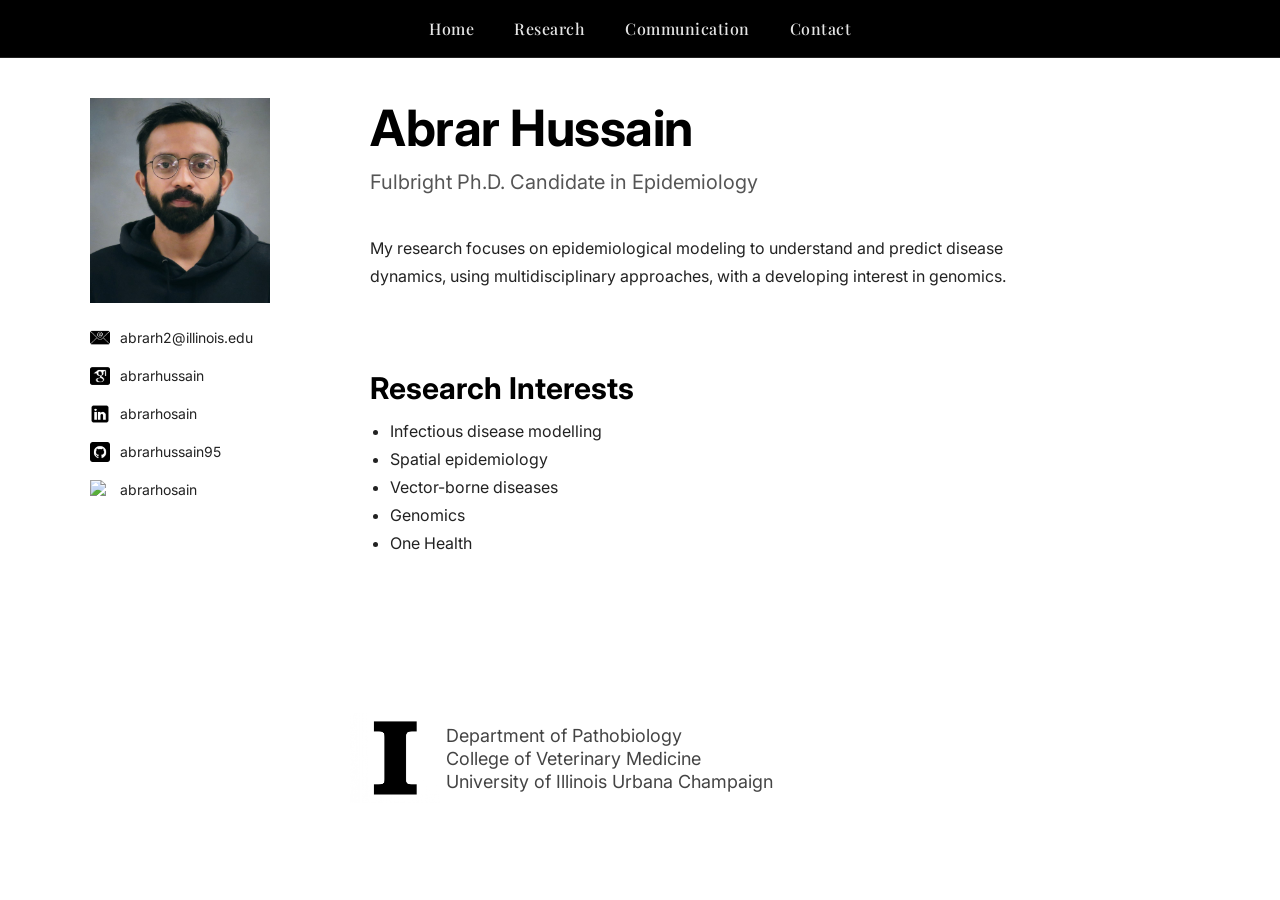
==== index.html @ 119880d8 "Add files via upload" ====
<!DOCTYPE html>
<html lang="en">
<head>
  <meta charset="UTF-8">
  <link href="https://fonts.googleapis.com/css2?family=Inter:wght@300;400;600;700&display=swap" rel="stylesheet">
  <meta name="viewport" content="width=device-width, initial-scale=1.0">
  <title>Abrar Hussain</title>
  <link rel="stylesheet" href="style.css">
  
  
  <!-- Google tag (gtag.js) -->
<script async src="https://www.googletagmanager.com/gtag/js?id=G-HXXHR2ET06"></script>
<script>
  window.dataLayer = window.dataLayer || [];
  function gtag(){dataLayer.push(arguments);}
  gtag('js', new Date());

  gtag('config', 'G-HXXHR2ET06');
</script>

</head>

<body>

  <header>
    <nav>
      <a href="index.html">Home</a>
      <a href="research.html">Research</a>
      <a href="communication.html">Communication</a>
      <a href="contact.html">Contact</a>
    </nav>
  </header>

  <main class="home-layout">

    <aside class="sidebar">

      <img src="www/images/profile.png" alt="Abrar Hussain" class="profile-photo">

      <div class="link-group">

        <div class="icon-row">
          <img src="www/icons/email.png" class="icon" alt="Email">
          <a href="mailto:abrarh2@illinois.edu" class="text-link">abrarh2@illinois.edu</a>
        </div>
        
        <div class="icon-row">
          <img src="www/icons/googlescholar.png" class="icon" alt="GoogleScholar">
          <a href="https://scholar.google.com/citations?hl=en&user=bEgiCIsAAAAJ" class="text-link" target="_blank">abrarhussain</a>
        </div>

        <div class="icon-row">
          <img src="www/icons/linkedin.png" class="icon" alt="LinkedIn">
          <a href="https://linkedin.com/in/abrarhosain" class="text-link" target="_blank">abrarhosain</a>
        </div>

        <div class="icon-row">
          <img src="www/icons/github.png" class="icon" alt="GitHub">
          <a href="https://github.com/abrarhussain95" class="text-link" target="_blank">abrarhussain95</a>
        </div>

        <div class="icon-row">
          <img src="www/icons/bluesky.png" class="icon" alt="Bluesky">
          <a href="https://abrarhosain.bsky.social" class="text-link" target="_blank">abrarhosain</a>
        </div>

      </div>

    </aside>

    <section class="main-content">

      <h1>Abrar Hussain</h1>

      <p class="subtitle">
        Fulbright Ph.D. Candidate in Epidemiology
      </p>

      <div class="intro-text">
        <p>
          My research focuses on epidemiological modeling to understand
          and predict disease dynamics, using multidisciplinary
          approaches, with a developing interest in genomics.
        </p>
      </div>

</div>

<!-- RESEARCH INTERESTS -->
<div class="research-interests">

  <h2>Research Interests</h2>

  <ul>
   <li>Infectious disease modelling</li>
    <li>Spatial epidemiology</li>
    <li>Vector-borne diseases</li>
    <li>Genomics</li>
    <li>One Health</li>
  </ul>

</div>

<div class="affiliation">

  <img src="www/icons/i.png" class="affiliation-icon" alt="Info">

  <div class="affiliation-text">
    <p>Department of Pathobiology</p>
    <p>College of Veterinary Medicine</p>
    <p>University of Illinois Urbana Champaign</p>
  </div>

</div>
    </section>

  </main>

</body>
</html>
---- style.css ----
@import url('https://fonts.googleapis.com/css2?family=Playfair+Display:wght@500;600&display=swap');


body {
  font-family: 'Inter', sans-serif;  
    margin: 0;
  background-color: white;
  color: #222;

  -webkit-font-smoothing: antialiased;
  -moz-osx-font-smoothing: grayscale;
}

/* HEADER */
header {
  background-color: #000;  
  padding: 18px 0;
  border-bottom: 1px solid #222;   
  
}

nav {
  text-align: center;
}

nav a {
  font-family: 'Playfair Display', serif;
  font-size: 16px;
  font-weight: 500;
  letter-spacing: 0.5px;
  text-transform: none;
  color: #e5e5e5;   
  text-decoration: none;
  margin: 0 18px;
}


nav a:hover {
  color: #ffffff;
  border-bottom: 2px solid #bbbbbb;
  padding-bottom: 4px;
}



/* MAIN LAYOUT */
.home-layout {
  max-width: 1100px;
  margin: 0 auto;
  padding: 40px 30px;
  display: flex;
  gap: 60px;
  align-items: flex-start;
}

/* LEFT SIDE */
.sidebar {
  width: 220px;
}

.profile-photo {
  width: 180px;   
  height: auto;
  display: block;
  margin-bottom: 25px;
}

/* LINKS */
.link-group {
  display: flex;
  flex-direction: column;
  gap: 18px;
}

.icon-row {
  display: flex;
  align-items: center;
  gap: 10px;
}

.icon {
  width: 20px;
  height: 20px;
}

.text-link {
  color: #222;
  text-decoration: none;
  font-size: 14px;
}

.text-link:hover {
  color: #4682b4;
  text-decoration: underline;
}

/* RIGHT SIDE */
.main-content {
  flex: 1;
}

.main-content h1 {
  font-size: 50px;
  font-weight: 700;
  margin: 0;
  color: #000;
  letter-spacing: -0.5px;   
}

.subtitle {
  font-size: 20px;
  margin-top: 12px;
  margin-bottom: 40px;
  color: #555;
  font-weight: 400;
}

.intro-text {
  margin-top: 10px;
  margin-bottom: 25px;
}

.intro-text p {
  font-size: 16px;
  line-height: 1.75;   
  max-width: 650px;
  margin: 0;
}

/* RESEARCH INTERESTS */
.research-interests {
  margin-top: 80px;
}

.research-interests h2 {
  font-size: 30px;    
  font-weight: 700;
  margin-bottom: 15px;
  color: #000;
}

.research-interests ul {
  padding-left: 20px;
  margin: 0;
}

.research-interests li {
  font-size: 16px;
  margin-bottom: 8px;
}

/* AFFILIATION SECTION */
.affiliation {
  margin-top: 160px;  
  display: flex;
  align-items: center;
  gap: 6px;            
  margin-left: -20px;  
}

.affiliation-icon {
  width: 90px;         
  height: 90px;
  display: block;
}

.affiliation-text p {
  margin: 2px 0;
  font-size: 18px;
  color: #444;
}

/* MOBILE */
@media (max-width: 900px) {
  .home-layout {
    flex-direction: column;
  }

  .profile-photo {
    width: 180px;
  }

  .main-content h1 {
    font-size: 40px;
  }

  .subtitle {
    font-size: 18px;
  }

  .intro-text p {
    font-size: 15px;
  }
}













/* RESEARCH PAGE */
.content-page {
  max-width: 1100px;
  margin: 0 auto;
  padding: 40px 100px;  
  font-family: 'Inter', sans-serif;
}


.content-page h1 {
  font-size: 40px;
  font-weight: 700;
  margin: 0 0 30px 0;
  color: #000;
}

.content-page h2 {
  font-size: 20px;
  font-weight: 700;
  margin-top: 60px;     
  margin-bottom: 20px;
}


.paper-list {
  display: flex;
  flex-direction: column;
  gap: 18px;
}

.paper-item p {
  font-size: 16px;
  line-height: 1.7;
  margin: 0;
  color: #222;
  text-align: justify;
  text-justify: inter-word;
}

.paper-item em {
  font-style: italic;
}

.paper-item a {
  color: #4682b4;
  text-decoration: none;
  font-size: 15px;
  margin-left: 5px;
}

.paper-item a:hover {
  text-decoration: underline;
}







/* COMMUNICATION PAGE (separate control) */
.communication-page h1 {
  font-size: 32px;
  font-weight: 700;
  margin: 0 0 30px 0;
  color: #000;
}

.communication-page h2 {
  font-size: 20px;
  font-weight: 700;
  margin-top: 45px;
  margin-bottom: 20px;
  color: #000;
}

.communication-page p,
.communication-page li {
  font-size: 16px;
  line-height: 1.7;   
  color: #222;
}

.communication-page .paper-item p {
  text-align: justify;
  text-justify: inter-word;
  margin: 0;
}

.communication-page .paper-list {
  display: flex;
  flex-direction: column;
  gap: 18px;   /* same as research */
}

.communication-page .media-list {
  margin-top: 10px;
  padding-left: 20px;
}

.communication-page .media-list li {
  margin-bottom: 6px;
}

.communication-page .media-list a {
  color: #4682b4;
  text-decoration: none;
}

.communication-page .media-list a:hover {
  text-decoration: underline;
}









/* CONTACT PAGE */
.contact-page h1 {
  font-size: 32px;
  font-weight: 700;
  margin-bottom: 30px;
  font-family: 'Inter', sans-serif;
}

.contact-layout {
  display: flex;
  gap: 80px;
  align-items: flex-start;
}

.contact-form-section {
  flex: 1;
  max-width: 420px;
}

.required-note {
  font-size: 14px;
  color: #555;
  margin-bottom: 25px;
  font-style: italic;
}

.required-note span,
.contact-form label span {
  color: red;
}

.contact-form {
  display: flex;
  flex-direction: column;
}

.contact-form label {
  font-size: 16px;
  margin-bottom: 8px;
}

.name-row {
  display: flex;
  gap: 20px;
  margin-bottom: 25px;
}

.contact-form input,
.contact-form textarea {
  font-family: 'Inter', sans-serif;
  font-size: 15px;
  padding: 10px;
  border: 1px solid #bbb;
  margin-bottom: 25px;
  width: 100%;
  box-sizing: border-box;
}

.contact-form textarea {
  resize: vertical;
  min-height: 150px;
}

.contact-form button {
  width: 110px;
  padding: 12px;
  background-color: #2f3e56;
  color: white;
  border: none;
  text-transform: uppercase;
  font-size: 14px;
  font-weight: 700;
  cursor: pointer;
}

.contact-form button:hover {
  background-color: #4682b4;
}

.contact-map-section {
  flex: 1;
  max-width: 400px;
  margin-top: 80px;  
}

.contact-map {
  width: 100%;
  height: 400px;
  border: none;
}

/* MOBILE */
@media (max-width: 900px) {
  .contact-layout {
    flex-direction: column;
  }

  .name-row {
    flex-direction: column;
  }
}
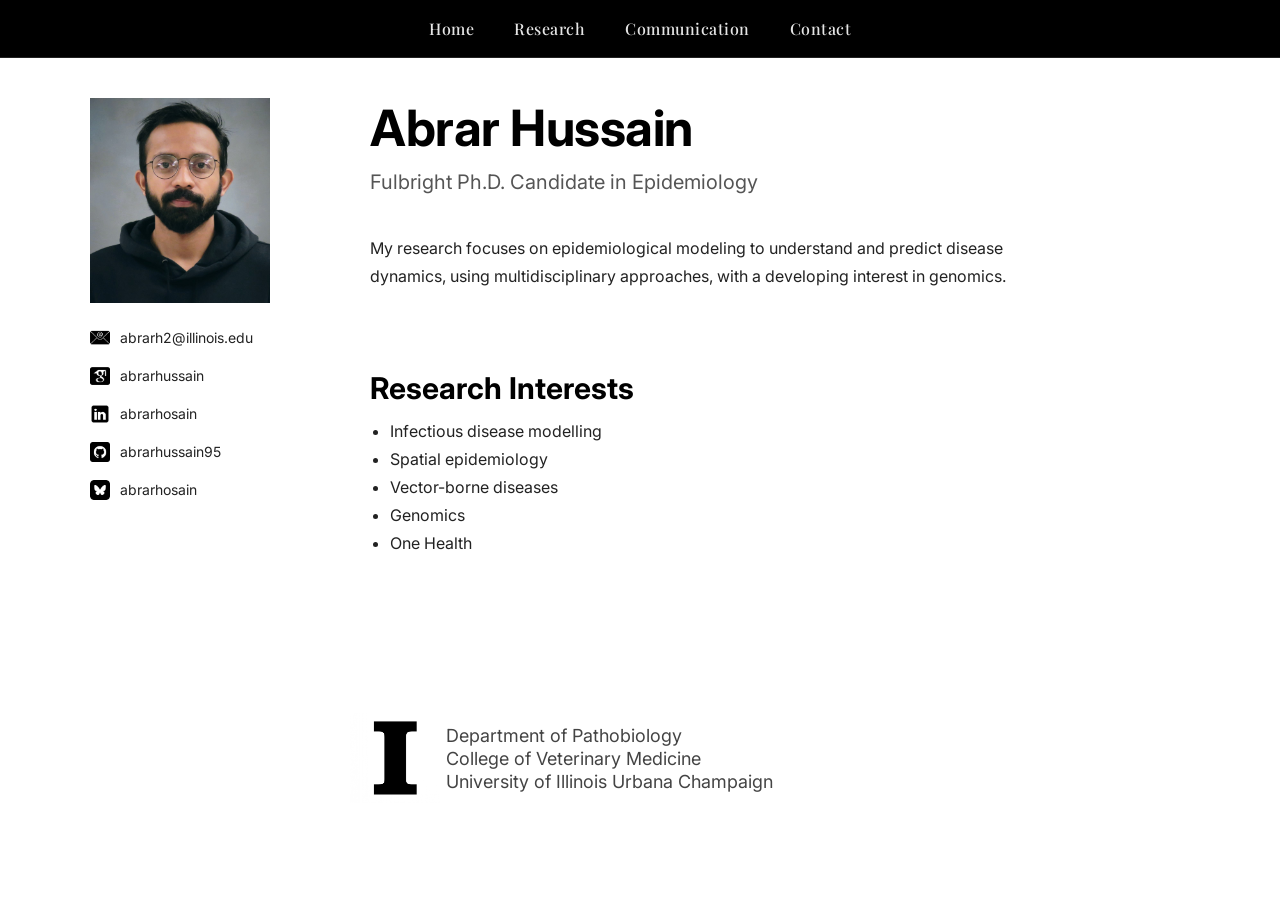
==== commit 0db6eed4: "Add files via upload" ====
--- a/index.html
+++ b/index.html
@@ -60,7 +60,7 @@
         </div>
 
         <div class="icon-row">
-          <img src="www/icons/bluesky.png" class="icon" alt="Bluesky">
+          <img src="www/icons/bs.png" class="icon" alt="Bluesky">
           <a href="https://abrarhosain.bsky.social" class="text-link" target="_blank">abrarhosain</a>
         </div>
 
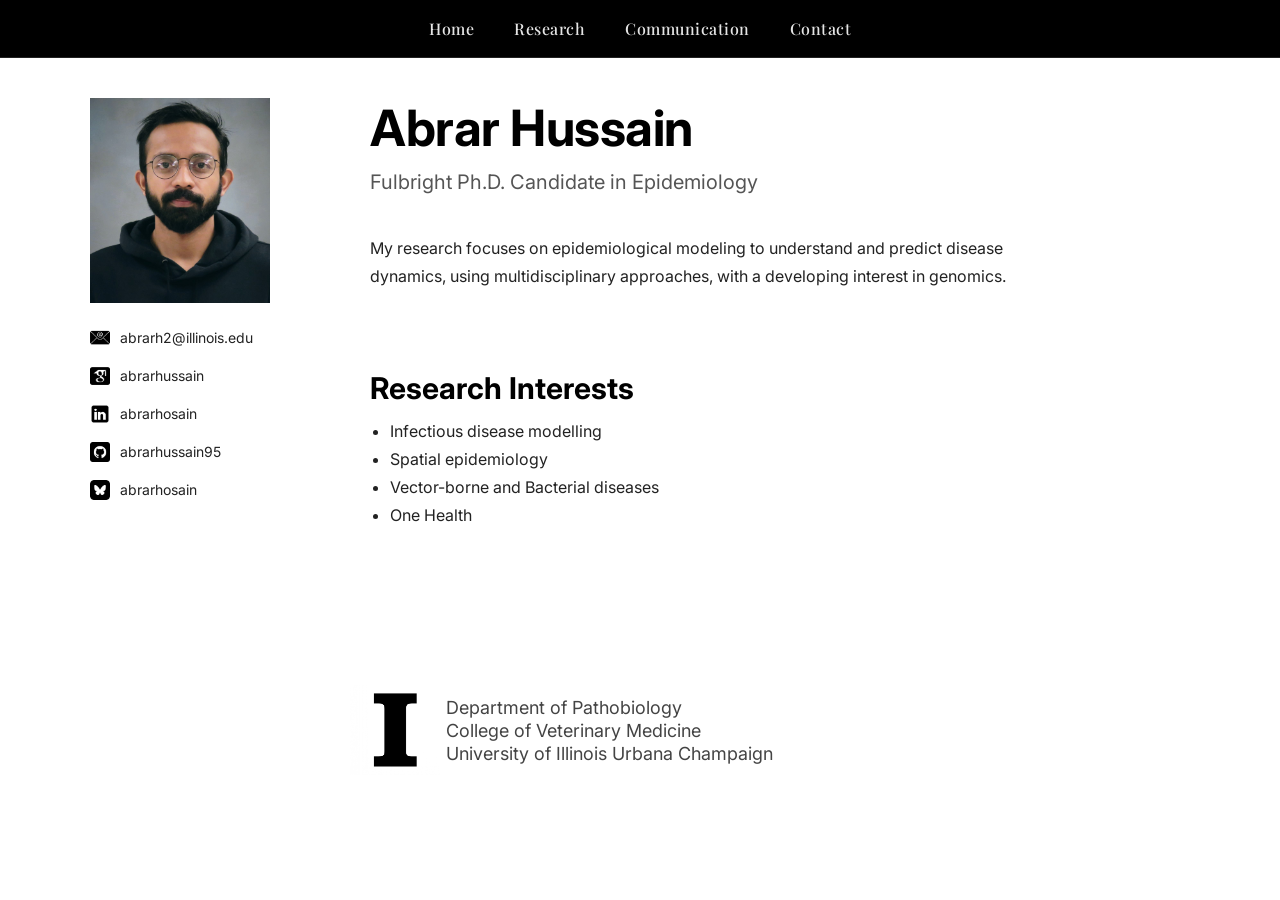
==== commit 1a1b5362: "Add files via upload" ====
--- a/index.html
+++ b/index.html
@@ -94,8 +94,7 @@
   <ul>
    <li>Infectious disease modelling</li>
     <li>Spatial epidemiology</li>
-    <li>Vector-borne diseases</li>
-    <li>Genomics</li>
+    <li>Vector-borne and Bacterial diseases</li>
     <li>One Health</li>
   </ul>
 
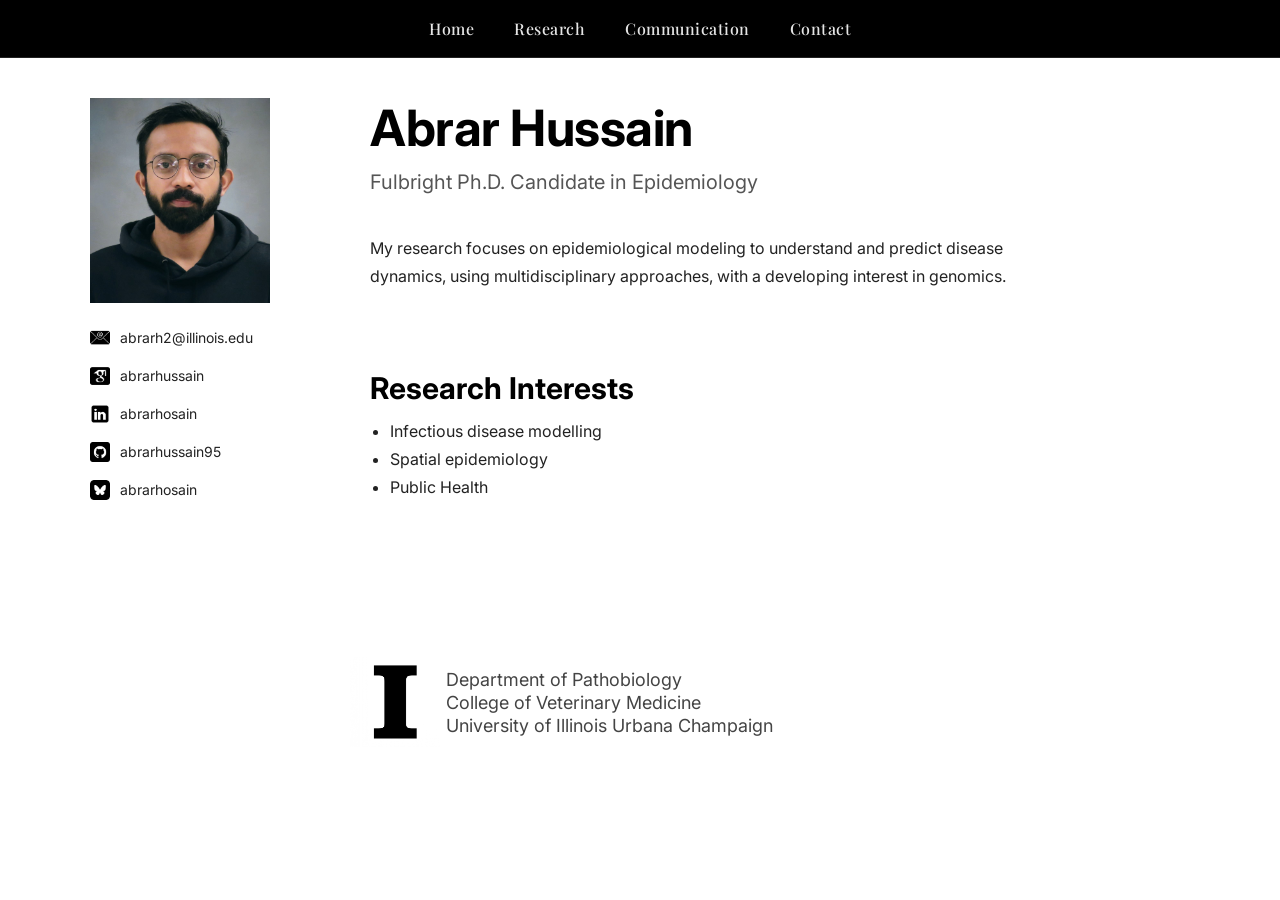
==== commit 4e792336: "Add files via upload" ====
--- a/index.html
+++ b/index.html
@@ -94,8 +94,7 @@
   <ul>
    <li>Infectious disease modelling</li>
     <li>Spatial epidemiology</li>
-    <li>Vector-borne and Bacterial diseases</li>
-    <li>One Health</li>
+    <li>Public Health</li>
   </ul>
 
 </div>
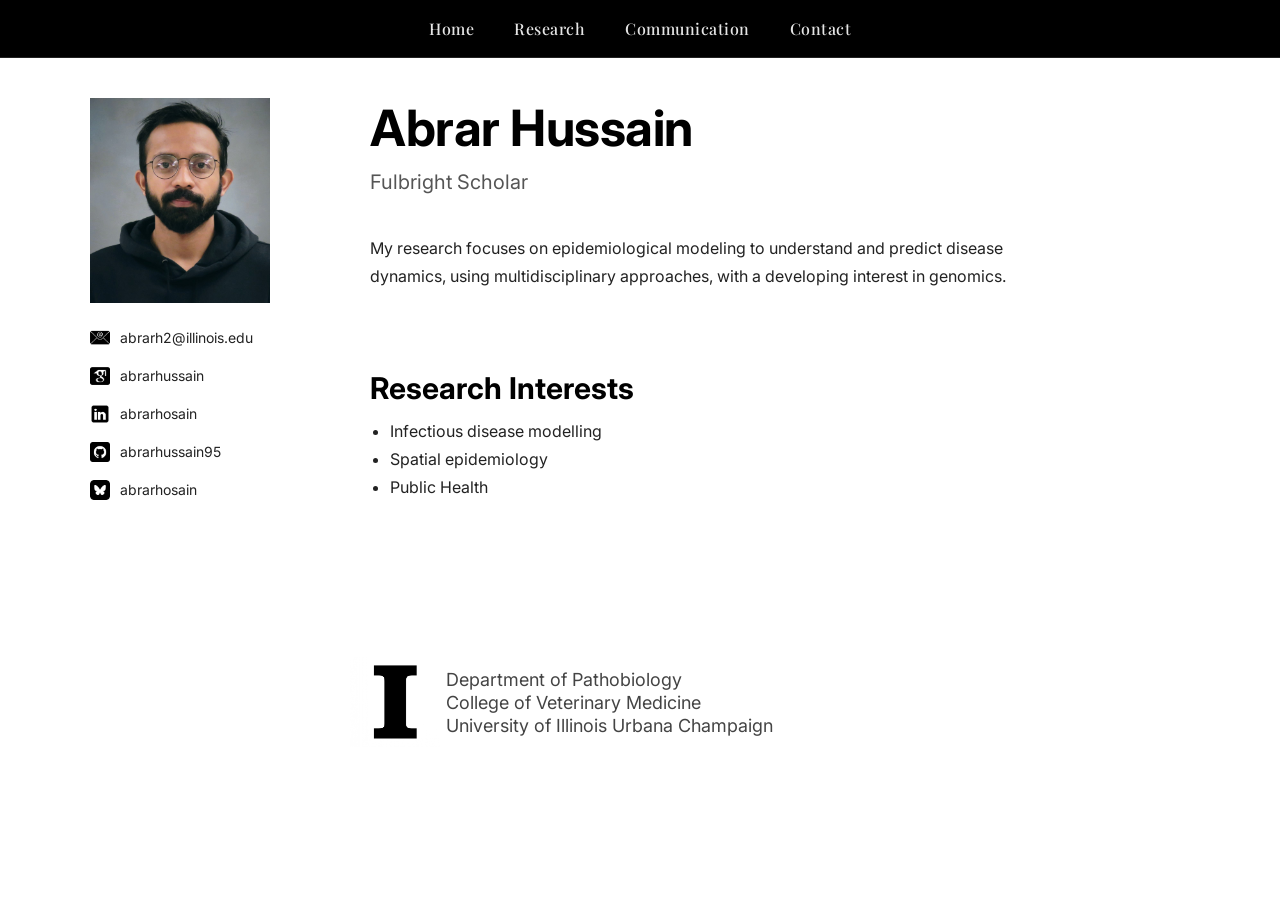
==== commit ed6e163f: "Update index.html" ====
--- a/index.html
+++ b/index.html
@@ -73,7 +73,7 @@
       <h1>Abrar Hussain</h1>
 
       <p class="subtitle">
-        Fulbright Ph.D. Candidate in Epidemiology
+        Fulbright Scholar
       </p>
 
       <div class="intro-text">
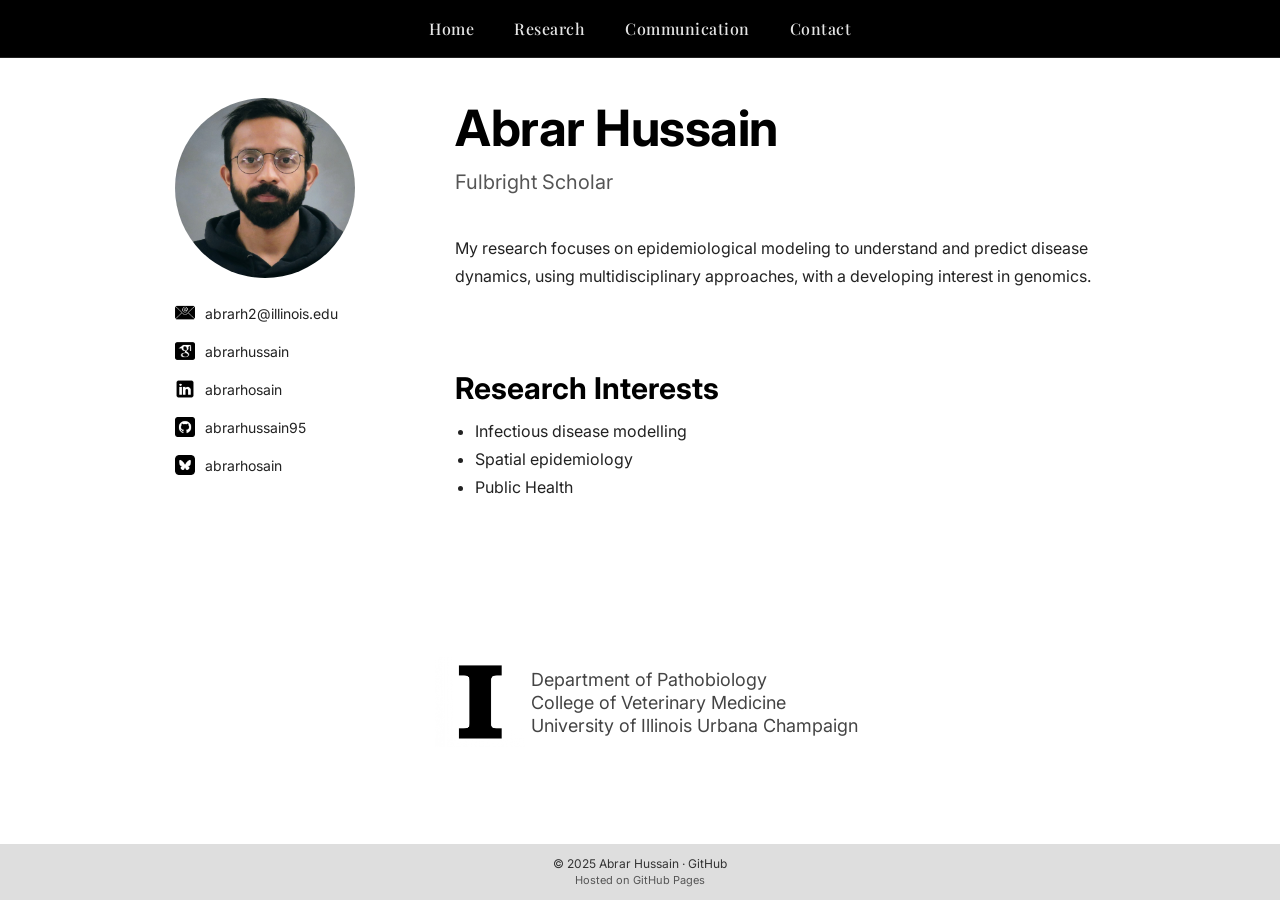
==== commit 17d01bf2: "updated" ====
--- a/index.html
+++ b/index.html
@@ -114,5 +114,17 @@
 
   </main>
 
+<!-- WEBSITE FOOTER -->
+<footer class="site-footer">
+  <div class="footer-content">
+    <p>
+      © 2025 Abrar Hussain ·
+      <a href="https://github.com/abrarhussain95"
+         target="_blank" rel="noopener noreferrer">GitHub</a>
+    </p>
+    <small>Hosted on GitHub Pages</small>
+  </div>
+</footer>
+
 </body>
 </html>
--- a/style.css
+++ b/style.css
@@ -59,11 +59,15 @@
   width: 220px;
 }
 
+/* CIRCULAR PROFILE PHOTO */
 .profile-photo {
-  width: 180px;   
-  height: auto;
+  width: 180px;
+  height: 180px;
   display: block;
   margin-bottom: 25px;
+  border-radius: 50%;
+  object-fit: cover;
+  object-position: center 20%;
 }
 
 /* LINKS */
@@ -427,4 +431,70 @@
   .name-row {
     flex-direction: column;
   }
+}
+
+
+
+/* =========================
+   WEBSITE FOOTER
+   ========================= */
+
+.site-footer {
+  background-color: #DEDEDE;
+  color: #333333;
+  height: 56px;
+  box-sizing: border-box;
+  padding: 5px 15px;
+  margin-top: 60px;
+  display: flex;
+  align-items: center;
+  justify-content: center;
+  text-align: center;
+}
+
+.footer-content {
+  text-align: center;
+}
+
+.footer-content p {
+  font-size: 12px;
+  line-height: 1.2;
+  margin: 0 0 3px;
+}
+
+.footer-content small {
+  display: block;
+  font-size: 11px;
+  line-height: 1.2;
+  color: #555555;
+}
+
+.footer-content a {
+  color: #333333;
+  text-decoration: none;
+}
+
+.footer-content a:hover {
+  color: #111111;
+  text-decoration: underline;
+}
+
+
+
+/* KEEP FOOTER AT BOTTOM OF WINDOW */
+
+html, body {
+  margin: 0;
+  padding: 0;
+  min-height: 100%;
+}
+
+body {
+  min-height: 100vh;
+  display: flex;
+  flex-direction: column;
+}
+
+.site-footer {
+  margin-top: auto;
 }
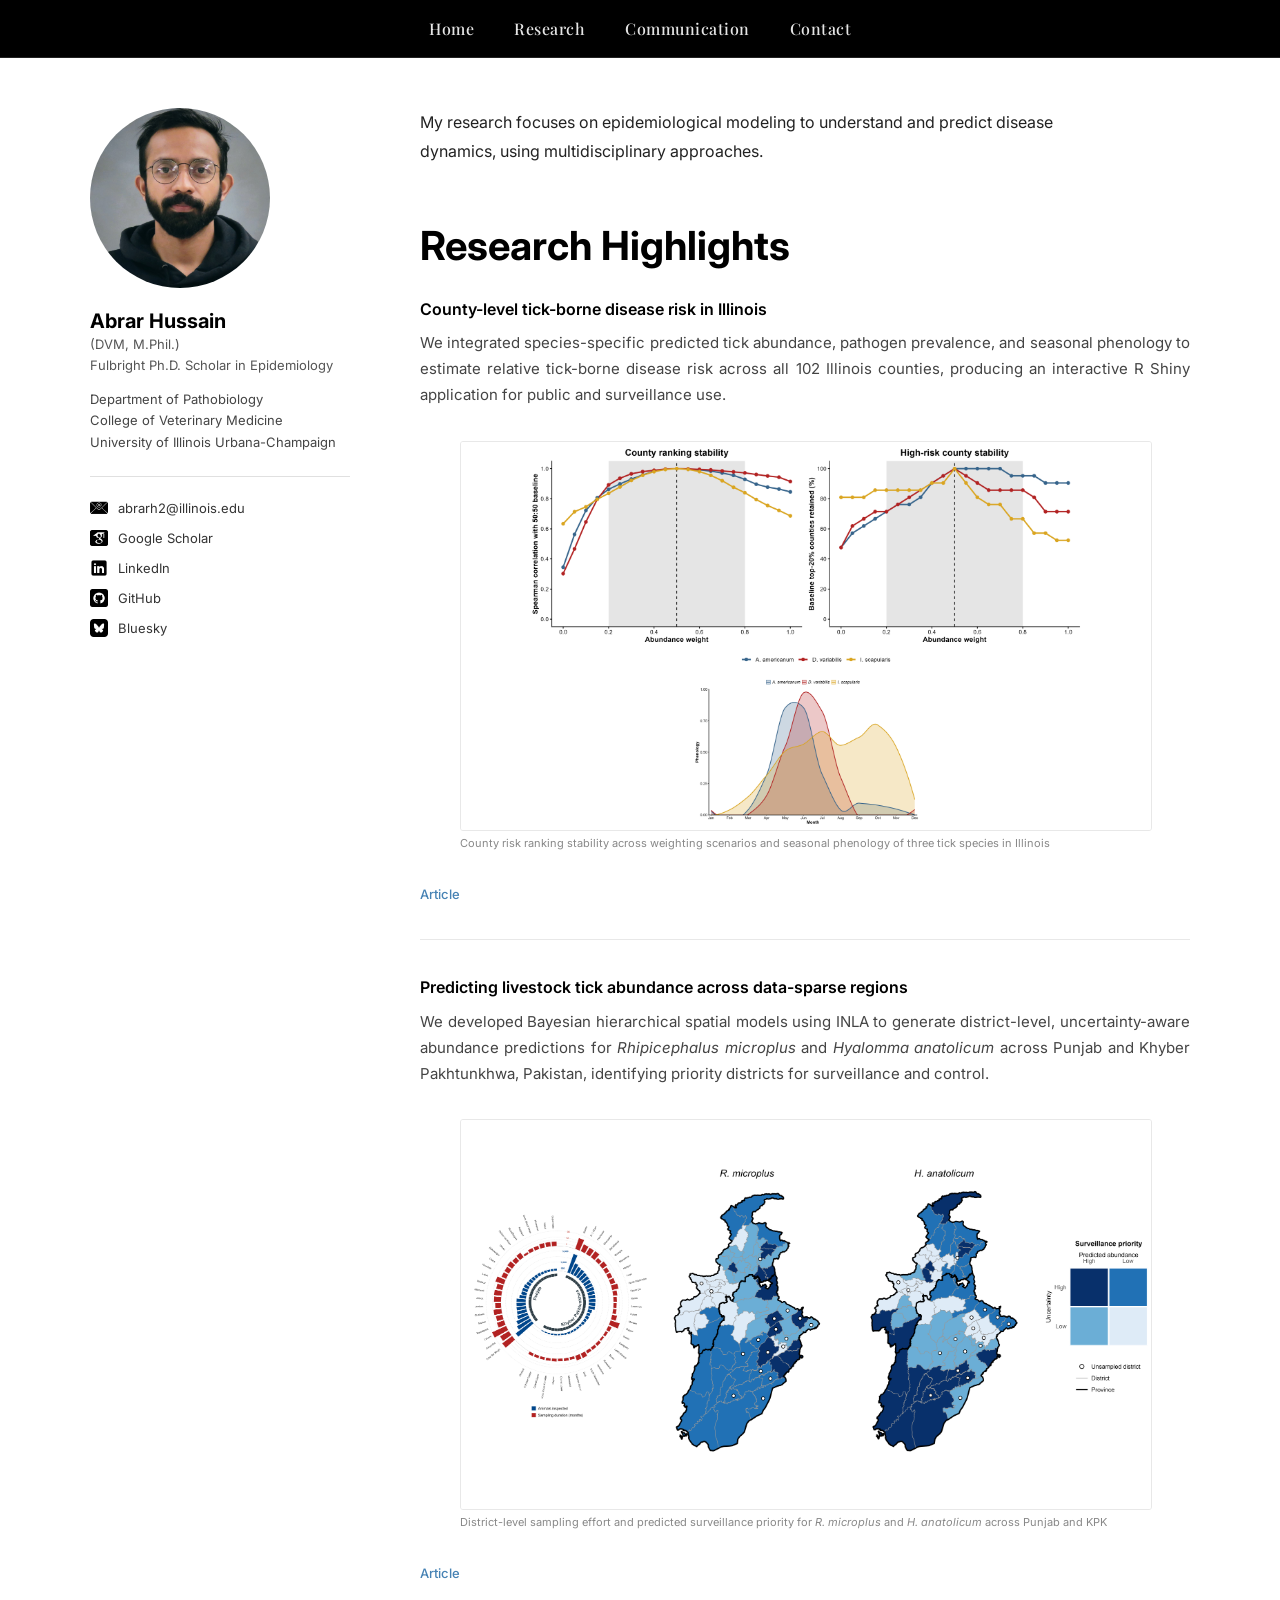
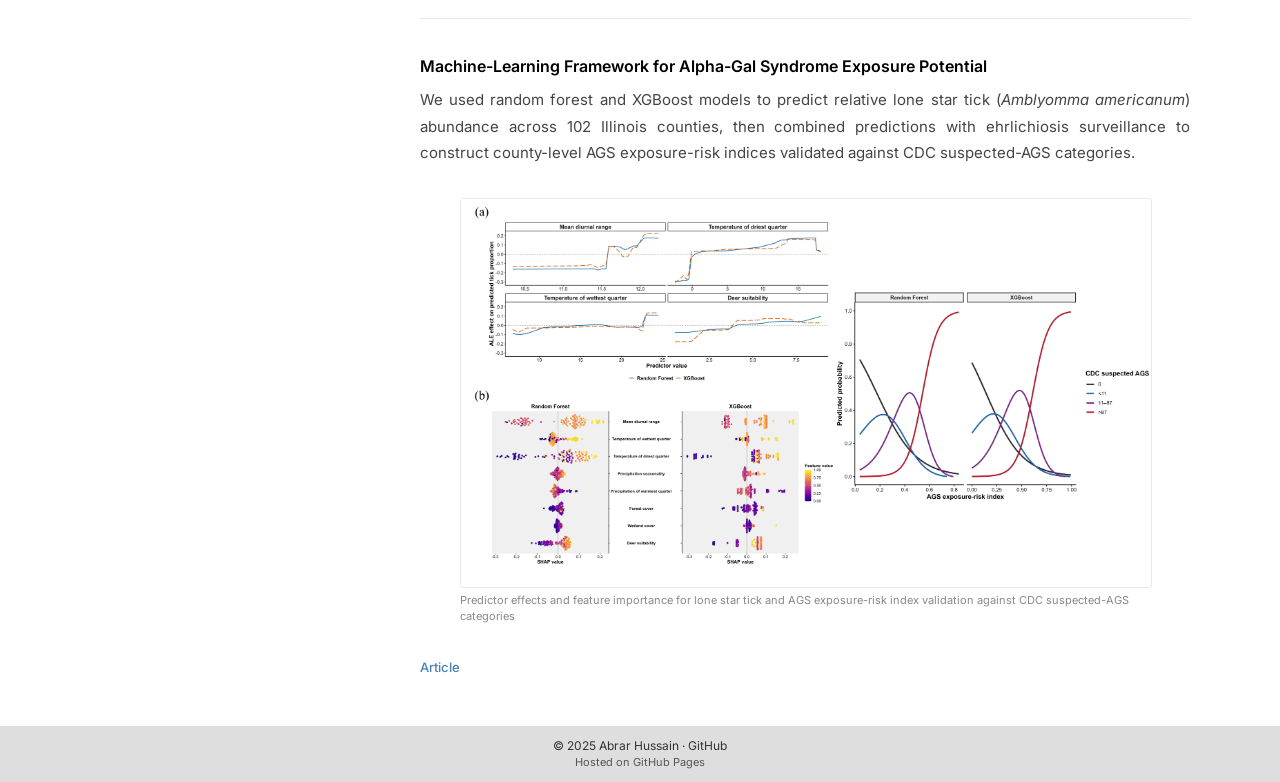
==== commit 7612afc8: "Add research figures and update homepage captions" ====
--- a/index.html
+++ b/index.html
@@ -1,130 +1,152 @@
-<!DOCTYPE html>
-<html lang="en">
-<head>
-  <meta charset="UTF-8">
-  <link href="https://fonts.googleapis.com/css2?family=Inter:wght@300;400;600;700&display=swap" rel="stylesheet">
-  <meta name="viewport" content="width=device-width, initial-scale=1.0">
-  <title>Abrar Hussain</title>
-  <link rel="stylesheet" href="style.css">
-  
-  
-  <!-- Google tag (gtag.js) -->
-<script async src="https://www.googletagmanager.com/gtag/js?id=G-HXXHR2ET06"></script>
-<script>
-  window.dataLayer = window.dataLayer || [];
-  function gtag(){dataLayer.push(arguments);}
-  gtag('js', new Date());
-
-  gtag('config', 'G-HXXHR2ET06');
-</script>
-
-</head>
-
-<body>
-
-  <header>
-    <nav>
-      <a href="index.html">Home</a>
-      <a href="research.html">Research</a>
-      <a href="communication.html">Communication</a>
-      <a href="contact.html">Contact</a>
-    </nav>
-  </header>
-
-  <main class="home-layout">
-
-    <aside class="sidebar">
-
-      <img src="www/images/profile.png" alt="Abrar Hussain" class="profile-photo">
-
-      <div class="link-group">
-
-        <div class="icon-row">
-          <img src="www/icons/email.png" class="icon" alt="Email">
-          <a href="mailto:abrarh2@illinois.edu" class="text-link">abrarh2@illinois.edu</a>
-        </div>
-        
-        <div class="icon-row">
-          <img src="www/icons/googlescholar.png" class="icon" alt="GoogleScholar">
-          <a href="https://scholar.google.com/citations?hl=en&user=bEgiCIsAAAAJ" class="text-link" target="_blank">abrarhussain</a>
-        </div>
-
-        <div class="icon-row">
-          <img src="www/icons/linkedin.png" class="icon" alt="LinkedIn">
-          <a href="https://linkedin.com/in/abrarhosain" class="text-link" target="_blank">abrarhosain</a>
-        </div>
-
-        <div class="icon-row">
-          <img src="www/icons/github.png" class="icon" alt="GitHub">
-          <a href="https://github.com/abrarhussain95" class="text-link" target="_blank">abrarhussain95</a>
-        </div>
-
-        <div class="icon-row">
-          <img src="www/icons/bs.png" class="icon" alt="Bluesky">
-          <a href="https://abrarhosain.bsky.social" class="text-link" target="_blank">abrarhosain</a>
-        </div>
-
-      </div>
-
-    </aside>
-
-    <section class="main-content">
-
-      <h1>Abrar Hussain</h1>
-
-      <p class="subtitle">
-        Fulbright Scholar
-      </p>
-
-      <div class="intro-text">
-        <p>
-          My research focuses on epidemiological modeling to understand
-          and predict disease dynamics, using multidisciplinary
-          approaches, with a developing interest in genomics.
-        </p>
-      </div>
-
-</div>
-
-<!-- RESEARCH INTERESTS -->
-<div class="research-interests">
-
-  <h2>Research Interests</h2>
-
-  <ul>
-   <li>Infectious disease modelling</li>
-    <li>Spatial epidemiology</li>
-    <li>Public Health</li>
-  </ul>
-
-</div>
-
-<div class="affiliation">
-
-  <img src="www/icons/i.png" class="affiliation-icon" alt="Info">
-
-  <div class="affiliation-text">
-    <p>Department of Pathobiology</p>
-    <p>College of Veterinary Medicine</p>
-    <p>University of Illinois Urbana Champaign</p>
-  </div>
-
-</div>
-    </section>
-
-  </main>
-
-<!-- WEBSITE FOOTER -->
-<footer class="site-footer">
-  <div class="footer-content">
-    <p>
-      © 2025 Abrar Hussain ·
-      <a href="https://github.com/abrarhussain95"
-         target="_blank" rel="noopener noreferrer">GitHub</a>
-    </p>
-    <small>Hosted on GitHub Pages</small>
-  </div>
-</footer>
-
-</body>
-</html>+<!DOCTYPE html>
+<html lang="en">
+<head>
+  <meta charset="UTF-8">
+  <meta name="viewport" content="width=device-width, initial-scale=1.0">
+  <title>Abrar Hussain</title>
+  <link href="https://fonts.googleapis.com/css2?family=Inter:wght@300;400;600;700&family=Playfair+Display:wght@500;600&display=swap" rel="stylesheet">
+  <link rel="stylesheet" href="style.css">
+
+  <!-- Google tag (gtag.js) -->
+  <script async src="https://www.googletagmanager.com/gtag/js?id=G-HXXHR2ET06"></script>
+  <script>
+    window.dataLayer = window.dataLayer || [];
+    function gtag(){dataLayer.push(arguments);}
+    gtag('js', new Date());
+    gtag('config', 'G-HXXHR2ET06');
+  </script>
+</head>
+
+<body>
+
+  <header>
+    <nav>
+      <a href="index.html">Home</a>
+      <a href="research.html">Research</a>
+      <a href="communication.html">Communication</a>
+      <a href="contact.html">Contact</a>
+    </nav>
+  </header>
+
+  <main class="home-layout">
+
+    <!-- LEFT SIDEBAR -->
+    <aside class="sidebar">
+
+      <img src="www/images/profile.png" alt="Abrar Hussain" class="profile-photo">
+
+      <h2 class="sidebar-name">Abrar Hussain</h2>
+      <p class="sidebar-degrees">(DVM, M.Phil.)</p>
+      <p class="sidebar-title">Fulbright Ph.D. Scholar in Epidemiology</p>
+
+      <div class="sidebar-affiliation">
+        <p>Department of Pathobiology</p>
+        <p>College of Veterinary Medicine</p>
+        <p>University of Illinois Urbana-Champaign</p>
+      </div>
+
+      <div class="link-group">
+        <div class="icon-row">
+          <img src="www/icons/email.png" class="icon" alt="Email">
+          <a href="mailto:abrarh2@illinois.edu" class="text-link">abrarh2@illinois.edu</a>
+        </div>
+        <div class="icon-row">
+          <img src="www/icons/googlescholar.png" class="icon" alt="Google Scholar">
+          <a href="https://scholar.google.com/citations?hl=en&user=bEgiCIsAAAAJ" class="text-link" target="_blank">Google Scholar</a>
+        </div>
+        <div class="icon-row">
+          <img src="www/icons/linkedin.png" class="icon" alt="LinkedIn">
+          <a href="https://linkedin.com/in/abrarhosain" class="text-link" target="_blank">LinkedIn</a>
+        </div>
+        <div class="icon-row">
+          <img src="www/icons/github.png" class="icon" alt="GitHub">
+          <a href="https://github.com/abrarhussain95" class="text-link" target="_blank">GitHub</a>
+        </div>
+        <div class="icon-row">
+          <img src="www/icons/bs.png" class="icon" alt="Bluesky">
+          <a href="https://bsky.app/profile/abrarhosain.bsky.social" class="text-link" target="_blank">Bluesky</a>
+        </div>
+      </div>
+
+    </aside>
+
+    <!-- RIGHT MAIN CONTENT -->
+    <section class="main-content">
+
+      <!-- BIO -->
+      <div class="bio-section">
+        <p>
+          My research focuses on epidemiological modeling to understand and predict disease dynamics, using multidisciplinary approaches.
+        </p>
+      </div>
+
+      <!-- FEATURED RESEARCH -->
+      <div class="featured-research">
+        <h2>Research Highlights</h2>
+
+        <!-- PROJECT 1: TBD Risk -->
+        <div class="research-card">
+          <div class="research-card-text">
+            <h3>County-level tick-borne disease risk in Illinois</h3>
+            <p>We integrated species-specific predicted tick abundance, pathogen prevalence, and seasonal phenology to estimate relative tick-borne disease risk across all 102 Illinois counties, producing an interactive R Shiny application for public and surveillance use.</p>
+            <div class="card-figures">
+              <figure class="card-fig">
+                <img src="www/images/research/tbd_fig.png" alt="County-level tick-borne disease risk map" onerror="this.parentElement.style.display='none'">
+                <figcaption>County risk ranking stability across weighting scenarios and seasonal phenology of three tick species in Illinois</figcaption>
+              </figure>
+            </div>
+            <a href="https://doi.org/10.64898/2026.10.14.26365569" target="_blank" class="pub-link">Article</a>
+          </div>
+        </div>
+
+        <!-- PROJECT 2: Bayesian Spatial -->
+        <div class="research-card">
+          <div class="research-card-text">
+            <h3>Predicting livestock tick abundance across data-sparse regions</h3>
+            <p>We developed Bayesian hierarchical spatial models using INLA to generate district-level, uncertainty-aware abundance predictions for <em>Rhipicephalus microplus</em> and <em>Hyalomma anatolicum</em> across Punjab and Khyber Pakhtunkhwa, Pakistan, identifying priority districts for surveillance and control.</p>
+            <div class="card-figures">
+              <figure class="card-fig">
+                <img src="www/images/research/bay_fig.png" alt="Predicted tick abundance maps Pakistan" onerror="this.parentElement.style.display='none'">
+                <figcaption>District-level sampling effort and predicted surveillance priority for <em>R. microplus</em> and <em>H. anatolicum</em> across Punjab and KPK</figcaption>
+              </figure>
+            </div>
+            <a href="https://doi.org/10.64898/2026.04.16.719086" target="_blank" class="pub-link">Article</a>
+          </div>
+        </div>
+
+        <!-- PROJECT 3: Alpha-Gal -->
+        <div class="research-card">
+          <div class="research-card-text">
+            <h3>Machine-Learning Framework for Alpha-Gal Syndrome Exposure Potential</h3>
+            <p>We used random forest and XGBoost models to predict relative lone star tick (<em>Amblyomma americanum</em>) abundance across 102 Illinois counties, then combined predictions with ehrlichiosis surveillance to construct county-level AGS exposure-risk indices validated against CDC suspected-AGS categories.</p>
+            <div class="card-figures">
+              <figure class="card-fig">
+                <img src="www/images/research/ags_fig.png" alt="AGS exposure-risk index maps" onerror="this.parentElement.style.display='none'">
+                <figcaption>Predictor effects and feature importance for lone star tick and AGS exposure-risk index validation against CDC suspected-AGS categories</figcaption>
+              </figure>
+            </div>
+            <a href="https://doi.org/10.64898/2026.07.24.26358812" target="_blank" class="pub-link">Article</a>
+          </div>
+        </div>
+
+      </div>
+      <!-- end featured research -->
+
+    </section>
+    <!-- end main content -->
+
+  </main>
+
+  <!-- WEBSITE FOOTER -->
+  <footer class="site-footer">
+    <div class="footer-content">
+      <p>
+        © 2025 Abrar Hussain ·
+        <a href="https://github.com/abrarhussain95" target="_blank" rel="noopener noreferrer">GitHub</a>
+      </p>
+      <small>Hosted on GitHub Pages</small>
+    </div>
+  </footer>
+
+</body>
+</html>
--- a/style.css
+++ b/style.css
@@ -1,500 +1,553 @@
-
-@import url('https://fonts.googleapis.com/css2?family=Playfair+Display:wght@500;600&display=swap');
-
-
-body {
-  font-family: 'Inter', sans-serif;  
-    margin: 0;
-  background-color: white;
-  color: #222;
-
-  -webkit-font-smoothing: antialiased;
-  -moz-osx-font-smoothing: grayscale;
-}
-
-/* HEADER */
-header {
-  background-color: #000;  
-  padding: 18px 0;
-  border-bottom: 1px solid #222;   
-  
-}
-
-nav {
-  text-align: center;
-}
-
-nav a {
-  font-family: 'Playfair Display', serif;
-  font-size: 16px;
-  font-weight: 500;
-  letter-spacing: 0.5px;
-  text-transform: none;
-  color: #e5e5e5;   
-  text-decoration: none;
-  margin: 0 18px;
-}
-
-
-nav a:hover {
-  color: #ffffff;
-  border-bottom: 2px solid #bbbbbb;
-  padding-bottom: 4px;
-}
-
-
-
-/* MAIN LAYOUT */
-.home-layout {
-  max-width: 1100px;
-  margin: 0 auto;
-  padding: 40px 30px;
-  display: flex;
-  gap: 60px;
-  align-items: flex-start;
-}
-
-/* LEFT SIDE */
-.sidebar {
-  width: 220px;
-}
-
-/* CIRCULAR PROFILE PHOTO */
-.profile-photo {
-  width: 180px;
-  height: 180px;
-  display: block;
-  margin-bottom: 25px;
-  border-radius: 50%;
-  object-fit: cover;
-  object-position: center 20%;
-}
-
-/* LINKS */
-.link-group {
-  display: flex;
-  flex-direction: column;
-  gap: 18px;
-}
-
-.icon-row {
-  display: flex;
-  align-items: center;
-  gap: 10px;
-}
-
-.icon {
-  width: 20px;
-  height: 20px;
-}
-
-.text-link {
-  color: #222;
-  text-decoration: none;
-  font-size: 14px;
-}
-
-.text-link:hover {
-  color: #4682b4;
-  text-decoration: underline;
-}
-
-/* RIGHT SIDE */
-.main-content {
-  flex: 1;
-}
-
-.main-content h1 {
-  font-size: 50px;
-  font-weight: 700;
-  margin: 0;
-  color: #000;
-  letter-spacing: -0.5px;   
-}
-
-.subtitle {
-  font-size: 20px;
-  margin-top: 12px;
-  margin-bottom: 40px;
-  color: #555;
-  font-weight: 400;
-}
-
-.intro-text {
-  margin-top: 10px;
-  margin-bottom: 25px;
-}
-
-.intro-text p {
-  font-size: 16px;
-  line-height: 1.75;   
-  max-width: 650px;
-  margin: 0;
-}
-
-/* RESEARCH INTERESTS */
-.research-interests {
-  margin-top: 80px;
-}
-
-.research-interests h2 {
-  font-size: 30px;    
-  font-weight: 700;
-  margin-bottom: 15px;
-  color: #000;
-}
-
-.research-interests ul {
-  padding-left: 20px;
-  margin: 0;
-}
-
-.research-interests li {
-  font-size: 16px;
-  margin-bottom: 8px;
-}
-
-/* AFFILIATION SECTION */
-.affiliation {
-  margin-top: 160px;  
-  display: flex;
-  align-items: center;
-  gap: 6px;            
-  margin-left: -20px;  
-}
-
-.affiliation-icon {
-  width: 90px;         
-  height: 90px;
-  display: block;
-}
-
-.affiliation-text p {
-  margin: 2px 0;
-  font-size: 18px;
-  color: #444;
-}
-
-/* MOBILE */
-@media (max-width: 900px) {
-  .home-layout {
-    flex-direction: column;
-  }
-
-  .profile-photo {
-    width: 180px;
-  }
-
-  .main-content h1 {
-    font-size: 40px;
-  }
-
-  .subtitle {
-    font-size: 18px;
-  }
-
-  .intro-text p {
-    font-size: 15px;
-  }
-}
-
-
-
-
-
-
-
-
-
-
-
-
-
-/* RESEARCH PAGE */
-.content-page {
-  max-width: 1100px;
-  margin: 0 auto;
-  padding: 40px 100px;  
-  font-family: 'Inter', sans-serif;
-}
-
-
-.content-page h1 {
-  font-size: 40px;
-  font-weight: 700;
-  margin: 0 0 30px 0;
-  color: #000;
-}
-
-.content-page h2 {
-  font-size: 20px;
-  font-weight: 700;
-  margin-top: 60px;     
-  margin-bottom: 20px;
-}
-
-
-.paper-list {
-  display: flex;
-  flex-direction: column;
-  gap: 18px;
-}
-
-.paper-item p {
-  font-size: 16px;
-  line-height: 1.7;
-  margin: 0;
-  color: #222;
-  text-align: justify;
-  text-justify: inter-word;
-}
-
-.paper-item em {
-  font-style: italic;
-}
-
-.paper-item a {
-  color: #4682b4;
-  text-decoration: none;
-  font-size: 15px;
-  margin-left: 5px;
-}
-
-.paper-item a:hover {
-  text-decoration: underline;
-}
-
-
-
-
-
-
-
-/* COMMUNICATION PAGE (separate control) */
-.communication-page h1 {
-  font-size: 32px;
-  font-weight: 700;
-  margin: 0 0 30px 0;
-  color: #000;
-}
-
-.communication-page h2 {
-  font-size: 20px;
-  font-weight: 700;
-  margin-top: 45px;
-  margin-bottom: 20px;
-  color: #000;
-}
-
-.communication-page p,
-.communication-page li {
-  font-size: 16px;
-  line-height: 1.7;   
-  color: #222;
-}
-
-.communication-page .paper-item p {
-  text-align: justify;
-  text-justify: inter-word;
-  margin: 0;
-}
-
-.communication-page .paper-list {
-  display: flex;
-  flex-direction: column;
-  gap: 18px;   /* same as research */
-}
-
-.communication-page .media-list {
-  margin-top: 10px;
-  padding-left: 20px;
-}
-
-.communication-page .media-list li {
-  margin-bottom: 6px;
-}
-
-.communication-page .media-list a {
-  color: #4682b4;
-  text-decoration: none;
-}
-
-.communication-page .media-list a:hover {
-  text-decoration: underline;
-}
-
-
-
-
-
-
-
-
-
-/* CONTACT PAGE */
-.contact-page h1 {
-  font-size: 32px;
-  font-weight: 700;
-  margin-bottom: 30px;
-  font-family: 'Inter', sans-serif;
-}
-
-.contact-layout {
-  display: flex;
-  gap: 80px;
-  align-items: flex-start;
-}
-
-.contact-form-section {
-  flex: 1;
-  max-width: 420px;
-}
-
-.required-note {
-  font-size: 14px;
-  color: #555;
-  margin-bottom: 25px;
-  font-style: italic;
-}
-
-.required-note span,
-.contact-form label span {
-  color: red;
-}
-
-.contact-form {
-  display: flex;
-  flex-direction: column;
-}
-
-.contact-form label {
-  font-size: 16px;
-  margin-bottom: 8px;
-}
-
-.name-row {
-  display: flex;
-  gap: 20px;
-  margin-bottom: 25px;
-}
-
-.contact-form input,
-.contact-form textarea {
-  font-family: 'Inter', sans-serif;
-  font-size: 15px;
-  padding: 10px;
-  border: 1px solid #bbb;
-  margin-bottom: 25px;
-  width: 100%;
-  box-sizing: border-box;
-}
-
-.contact-form textarea {
-  resize: vertical;
-  min-height: 150px;
-}
-
-.contact-form button {
-  width: 110px;
-  padding: 12px;
-  background-color: #2f3e56;
-  color: white;
-  border: none;
-  text-transform: uppercase;
-  font-size: 14px;
-  font-weight: 700;
-  cursor: pointer;
-}
-
-.contact-form button:hover {
-  background-color: #4682b4;
-}
-
-.contact-map-section {
-  flex: 1;
-  max-width: 400px;
-  margin-top: 80px;  
-}
-
-.contact-map {
-  width: 100%;
-  height: 400px;
-  border: none;
-}
-
-/* MOBILE */
-@media (max-width: 900px) {
-  .contact-layout {
-    flex-direction: column;
-  }
-
-  .name-row {
-    flex-direction: column;
-  }
-}
-
-
-
-/* =========================
-   WEBSITE FOOTER
-   ========================= */
-
-.site-footer {
-  background-color: #DEDEDE;
-  color: #333333;
-  height: 56px;
-  box-sizing: border-box;
-  padding: 5px 15px;
-  margin-top: 60px;
-  display: flex;
-  align-items: center;
-  justify-content: center;
-  text-align: center;
-}
-
-.footer-content {
-  text-align: center;
-}
-
-.footer-content p {
-  font-size: 12px;
-  line-height: 1.2;
-  margin: 0 0 3px;
-}
-
-.footer-content small {
-  display: block;
-  font-size: 11px;
-  line-height: 1.2;
-  color: #555555;
-}
-
-.footer-content a {
-  color: #333333;
-  text-decoration: none;
-}
-
-.footer-content a:hover {
-  color: #111111;
-  text-decoration: underline;
-}
-
-
-
-/* KEEP FOOTER AT BOTTOM OF WINDOW */
-
-html, body {
-  margin: 0;
-  padding: 0;
-  min-height: 100%;
-}
-
-body {
-  min-height: 100vh;
-  display: flex;
-  flex-direction: column;
-}
-
-.site-footer {
-  margin-top: auto;
+@import url('https://fonts.googleapis.com/css2?family=Playfair+Display:wght@500;600&display=swap');
+
+body {
+  font-family: 'Inter', sans-serif;
+  margin: 0;
+  background-color: white;
+  color: #222;
+  -webkit-font-smoothing: antialiased;
+  -moz-osx-font-smoothing: grayscale;
+}
+
+/* HEADER */
+header {
+  background-color: #000;
+  padding: 18px 0;
+  border-bottom: 1px solid #222;
+}
+
+nav {
+  text-align: center;
+}
+
+nav a {
+  font-family: 'Playfair Display', serif;
+  font-size: 16px;
+  font-weight: 500;
+  letter-spacing: 0.5px;
+  color: #e5e5e5;
+  text-decoration: none;
+  margin: 0 18px;
+}
+
+nav a:hover {
+  color: #ffffff;
+  border-bottom: 2px solid #bbbbbb;
+  padding-bottom: 4px;
+}
+
+/* MAIN LAYOUT */
+.home-layout {
+  max-width: 1100px;
+  margin: 0 auto;
+  padding: 50px 30px;
+  display: flex;
+  gap: 70px;
+  align-items: flex-start;
+}
+
+/* LEFT SIDEBAR */
+.sidebar {
+  width: 260px;
+  flex-shrink: 0;
+}
+
+/* CIRCULAR PROFILE PHOTO */
+.profile-photo {
+  width: 180px;
+  height: 180px;
+  display: block;
+  margin-bottom: 20px;
+  border-radius: 50%;
+  object-fit: cover;
+  object-position: center 20%;
+}
+
+/* NAME & TITLE IN SIDEBAR */
+.sidebar-name {
+  font-family: 'Inter', sans-serif;
+  font-size: 20px;
+  font-weight: 700;
+  color: #000;
+  margin: 0 0 2px 0;
+  line-height: 1.3;
+}
+
+.sidebar-degrees {
+  font-size: 13px;
+  color: #555;
+  font-weight: 400;
+  margin: 0 0 4px 0;
+}
+
+.sidebar-title {
+  font-size: 13px;
+  color: #555;
+  margin: 0 0 14px 0;
+  line-height: 1.5;
+  font-weight: 400;
+}
+
+/* AFFILIATION IN SIDEBAR */
+.sidebar-affiliation {
+  margin-bottom: 22px;
+  padding-bottom: 22px;
+  border-bottom: 1px solid #e0e0e0;
+}
+
+.sidebar-affiliation p {
+  font-size: 13px;
+  color: #444;
+  margin: 2px 0;
+  line-height: 1.5;
+}
+
+/* LINKS */
+.link-group {
+  display: flex;
+  flex-direction: column;
+  gap: 12px;
+}
+
+.icon-row {
+  display: flex;
+  align-items: center;
+  gap: 10px;
+}
+
+.icon {
+  width: 18px;
+  height: 18px;
+  flex-shrink: 0;
+}
+
+.text-link {
+  color: #333;
+  text-decoration: none;
+  font-size: 13px;
+}
+
+.text-link:hover {
+  color: #4682b4;
+  text-decoration: underline;
+}
+
+/* RIGHT MAIN CONTENT */
+.main-content {
+  flex: 1;
+  min-width: 0;
+}
+
+/* BIO */
+.bio-section {
+  margin-bottom: 55px;
+}
+
+.bio-section p {
+  font-size: 16px;
+  line-height: 1.8;
+  color: #222;
+  margin: 0 0 18px 0;
+  max-width: 660px;
+}
+
+.bio-section p:last-child {
+  margin-bottom: 0;
+}
+
+/* FEATURED RESEARCH */
+.featured-research h2 {
+  font-size: 40px;
+  font-weight: 700;
+  color: #000;
+  margin: 0 0 28px 0;
+  padding-bottom: 0;
+  border-bottom: none;
+  display: block;
+}
+
+.research-card {
+  display: flex;
+  gap: 28px;
+  margin-bottom: 36px;
+  padding-bottom: 36px;
+  border-bottom: 1px solid #e8e8e8;
+  align-items: flex-start;
+}
+
+.research-card:last-child {
+  border-bottom: none;
+  margin-bottom: 0;
+  padding-bottom: 0;
+}
+
+.research-card-text h3 {
+  font-size: 16px;
+  font-weight: 600;
+  color: #000;
+  margin: 0 0 10px 0;
+  line-height: 1.4;
+}
+
+.research-card-text p {
+  font-size: 15px;
+  line-height: 1.75;
+  color: #444;
+  margin: 0 0 12px 0;
+  text-align: justify;
+  text-justify: inter-word;
+}
+
+.pub-link {
+  font-size: 13px;
+  color: #4682b4;
+  text-decoration: none;
+  font-weight: 500;
+}
+
+.pub-link:hover {
+  text-decoration: underline;
+}
+
+.pub-link em {
+  font-style: italic;
+}
+
+/* RESEARCH CARD FIGURES */
+.card-figures {
+  display: flex;
+  gap: 14px;
+  margin: 16px 0 16px 0;
+  flex-wrap: wrap;
+}
+
+.card-fig {
+  flex: 1;
+  min-width: 200px;
+  max-width: 100%;
+}
+
+.card-fig img {
+  width: 100%;
+  height: auto;
+  display: block;
+  border: 1px solid #e8e8e8;
+  border-radius: 3px;
+}
+
+.card-fig figcaption {
+  font-size: 11px;
+  color: #888;
+  margin-top: 5px;
+  line-height: 1.4;
+}
+
+/* MOBILE */
+@media (max-width: 900px) {
+  .home-layout {
+    flex-direction: column;
+    gap: 40px;
+    padding: 30px 20px;
+  }
+
+  .sidebar {
+    width: 100%;
+  }
+
+  .profile-photo {
+    width: 140px;
+    height: 140px;
+  }
+
+  .bio-section p {
+    font-size: 15px;
+    max-width: 100%;
+  }
+}
+
+
+/* ========================= */
+/* RESEARCH PAGE             */
+/* ========================= */
+.content-page {
+  max-width: 1100px;
+  margin: 0 auto;
+  padding: 40px 100px;
+  font-family: 'Inter', sans-serif;
+}
+
+.content-page h1 {
+  font-size: 40px;
+  font-weight: 700;
+  margin: 0 0 30px 0;
+  color: #000;
+}
+
+.content-page h2 {
+  font-size: 20px;
+  font-weight: 700;
+  margin-top: 60px;
+  margin-bottom: 20px;
+  padding-bottom: 10px;
+  border-bottom: 1px solid #e0e0e0;
+}
+
+.paper-list {
+  display: flex;
+  flex-direction: column;
+  gap: 18px;
+}
+
+.paper-item p {
+  font-size: 16px;
+  line-height: 1.7;
+  margin: 0;
+  color: #222;
+  text-align: justify;
+  text-justify: inter-word;
+}
+
+.paper-item em {
+  font-style: italic;
+}
+
+.paper-item a {
+  color: #4682b4;
+  text-decoration: none;
+  font-size: 15px;
+  margin-left: 5px;
+}
+
+.paper-item a:hover {
+  text-decoration: underline;
+}
+
+
+/* ========================= */
+/* COMMUNICATION PAGE        */
+/* ========================= */
+.communication-page h1 {
+  font-size: 32px;
+  font-weight: 700;
+  margin: 0 0 30px 0;
+  color: #000;
+}
+
+.communication-page h2 {
+  font-size: 20px;
+  font-weight: 700;
+  margin-top: 45px;
+  margin-bottom: 20px;
+  color: #000;
+}
+
+.communication-page p,
+.communication-page li {
+  font-size: 16px;
+  line-height: 1.7;
+  color: #222;
+}
+
+.communication-page .paper-item p {
+  text-align: justify;
+  text-justify: inter-word;
+  margin: 0;
+}
+
+.communication-page .paper-list {
+  display: flex;
+  flex-direction: column;
+  gap: 18px;
+}
+
+.communication-page .media-list {
+  margin-top: 10px;
+  padding-left: 20px;
+}
+
+.communication-page .media-list li {
+  margin-bottom: 6px;
+}
+
+.communication-page .media-list a {
+  color: #4682b4;
+  text-decoration: none;
+}
+
+.communication-page .media-list a:hover {
+  text-decoration: underline;
+}
+
+.communication-page h2 {
+  padding-bottom: 10px;
+  border-bottom: 1px solid #e0e0e0;
+}
+
+
+/* ========================= */
+/* CONTACT PAGE              */
+/* ========================= */
+.contact-page h1 {
+  font-size: 32px;
+  font-weight: 700;
+  margin-bottom: 30px;
+  font-family: 'Inter', sans-serif;
+}
+
+.contact-layout {
+  display: flex;
+  gap: 80px;
+  align-items: flex-start;
+}
+
+.contact-form-section {
+  flex: 1;
+  max-width: 420px;
+}
+
+.required-note {
+  font-size: 14px;
+  color: #555;
+  margin-bottom: 25px;
+  font-style: italic;
+}
+
+.required-note span,
+.contact-form label span {
+  color: red;
+}
+
+.contact-form {
+  display: flex;
+  flex-direction: column;
+}
+
+.contact-form label {
+  font-size: 16px;
+  margin-bottom: 8px;
+}
+
+.name-row {
+  display: flex;
+  gap: 20px;
+  margin-bottom: 25px;
+}
+
+.contact-form input,
+.contact-form textarea {
+  font-family: 'Inter', sans-serif;
+  font-size: 15px;
+  padding: 10px;
+  border: 1px solid #bbb;
+  margin-bottom: 25px;
+  width: 100%;
+  box-sizing: border-box;
+}
+
+.contact-form textarea {
+  resize: vertical;
+  min-height: 150px;
+}
+
+.contact-form button {
+  width: 110px;
+  padding: 12px;
+  background-color: #2f3e56;
+  color: white;
+  border: none;
+  text-transform: uppercase;
+  font-size: 14px;
+  font-weight: 700;
+  cursor: pointer;
+}
+
+.contact-form button:hover {
+  background-color: #4682b4;
+}
+
+.contact-map-section {
+  flex: 1;
+  max-width: 400px;
+  margin-top: 80px;
+}
+
+.contact-map {
+  width: 100%;
+  height: 400px;
+  border: none;
+}
+
+@media (max-width: 900px) {
+  .contact-layout {
+    flex-direction: column;
+  }
+
+  .name-row {
+    flex-direction: column;
+  }
+
+  .content-page {
+    padding: 30px 20px;
+  }
+}
+
+
+/* ========================= */
+/* WEBSITE FOOTER            */
+/* ========================= */
+.site-footer {
+  background-color: #DEDEDE;
+  color: #333333;
+  height: 56px;
+  box-sizing: border-box;
+  padding: 5px 15px;
+  margin-top: 60px;
+  display: flex;
+  align-items: center;
+  justify-content: center;
+  text-align: center;
+}
+
+.footer-content {
+  text-align: center;
+}
+
+.footer-content p {
+  font-size: 12px;
+  line-height: 1.2;
+  margin: 0 0 3px;
+}
+
+.footer-content small {
+  display: block;
+  font-size: 11px;
+  line-height: 1.2;
+  color: #555555;
+}
+
+.footer-content a {
+  color: #333333;
+  text-decoration: none;
+}
+
+.footer-content a:hover {
+  color: #111111;
+  text-decoration: underline;
+}
+
+/* KEEP FOOTER AT BOTTOM */
+html, body {
+  margin: 0;
+  padding: 0;
+  min-height: 100%;
+}
+
+body {
+  min-height: 100vh;
+  display: flex;
+  flex-direction: column;
+}
+
+.site-footer {
+  margin-top: auto;
 }
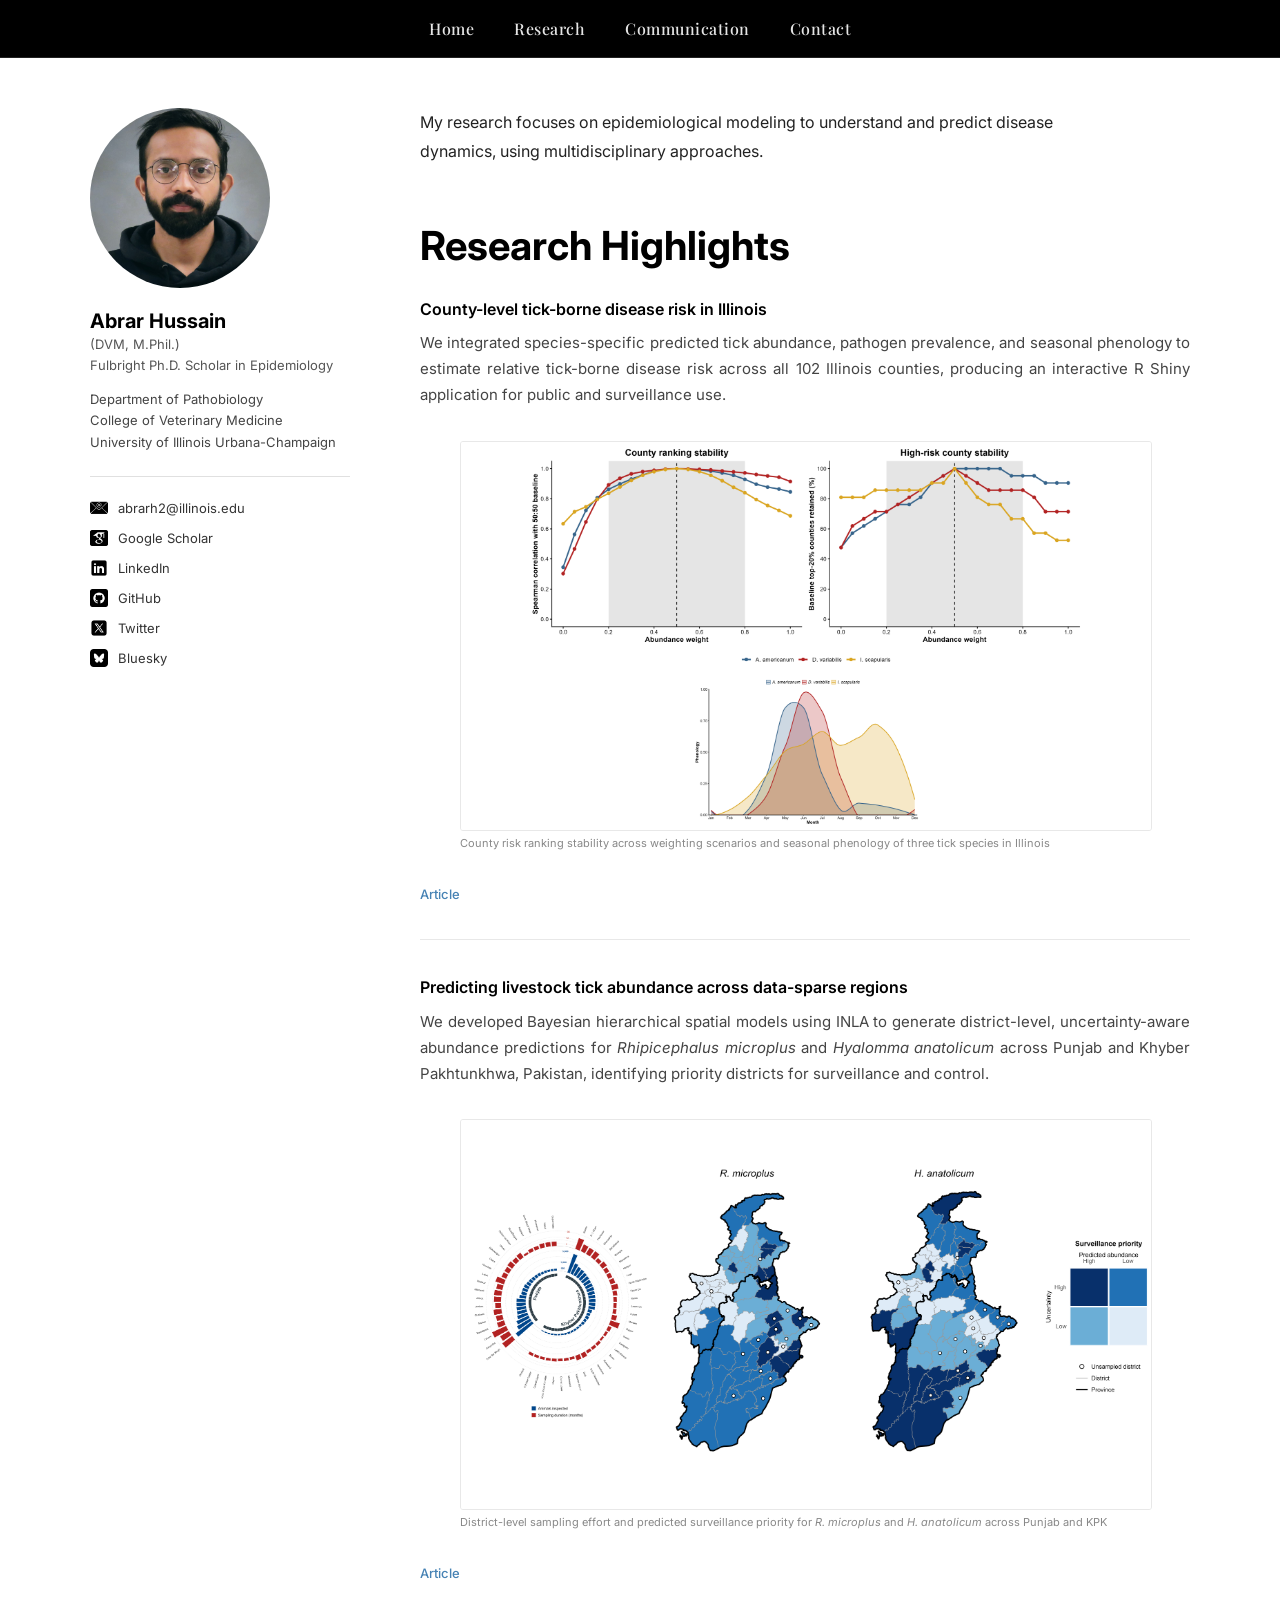
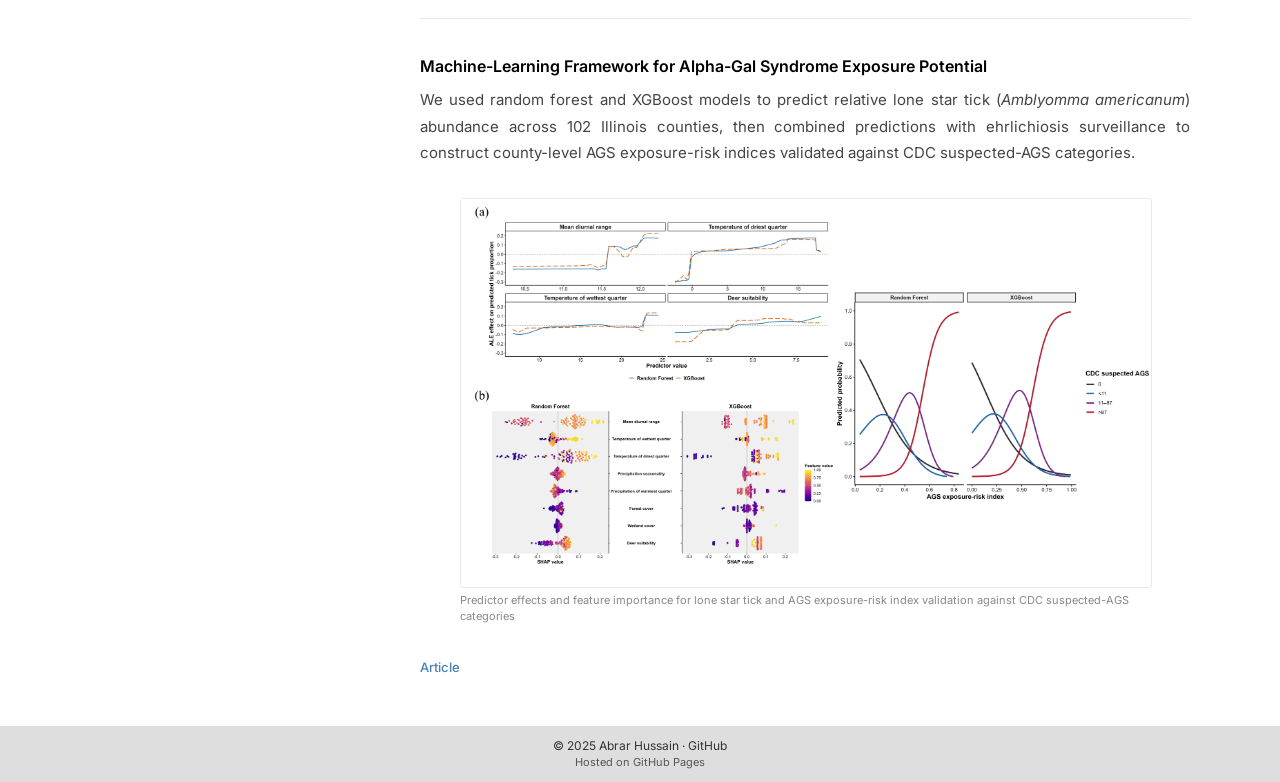
==== commit 9132ae2a: "Update index.html" ====
--- a/index.html
+++ b/index.html
@@ -61,6 +61,10 @@
         <div class="icon-row">
           <img src="www/icons/github.png" class="icon" alt="GitHub">
           <a href="https://github.com/abrarhussain95" class="text-link" target="_blank">GitHub</a>
+        </div>
+        <div class="icon-row">
+        <img src="www/icons/x.png" class="icon" alt="Twitter">
+        <a href="https://x.com/abrar_hosain" class="text-link" target="_blank">Twitter</a>
         </div>
         <div class="icon-row">
           <img src="www/icons/bs.png" class="icon" alt="Bluesky">
